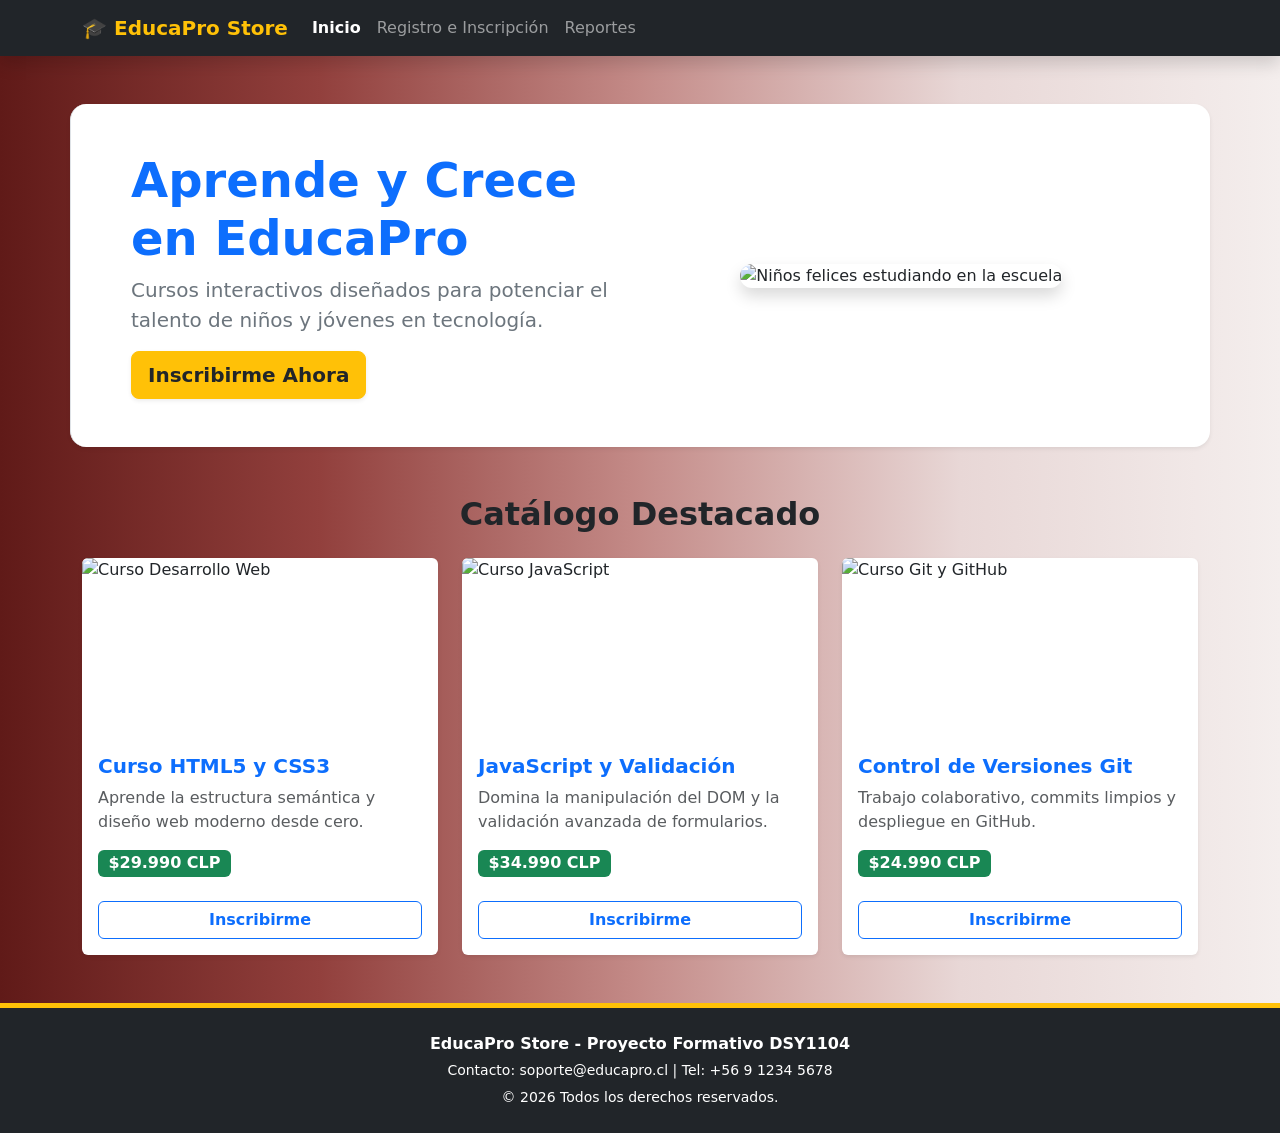
==== index.html @ 8ccfa494 "primer commit" ====
<!DOCTYPE html>
<html lang="es">
<head>
  <meta charset="UTF-8">
  <meta name="viewport" content="width=device-width, initial-scale=1.0">
  <title>EducaPro - Tienda Online</title>
  <link href="https://cdn.jsdelivr.net/npm/bootstrap@5.3.0/dist/css/bootstrap.min.css" rel="stylesheet">
  <link rel="stylesheet" href="assets/css/style.css">
</head>
<body>

  <header>
    <nav class="navbar navbar-expand-lg navbar-dark bg-dark shadow">
      <div class="container">
        <a class="navbar-brand fw-bold text-warning" href="index.html">🎓 EducaPro Store</a>
        <button class="navbar-toggler" type="button" data-bs-toggle="collapse" data-bs-target="#navbarNav">
          <span class="navbar-toggler-icon"></span>
        </button>
        <div class="collapse navbar-collapse" id="navbarNav">
          <ul class="navbar-nav me-auto mb-2 mb-lg-0">
            <li class="nav-item"><a class="nav-link active fw-semibold" href="index.html">Inicio</a></li>
            <li class="nav-item"><a class="nav-link" href="contacto.html">Registro e Inscripción</a></li>
            <li class="nav-item"><a class="nav-link" href="estadisticas.html">Reportes</a></li>
          </ul>
        </div>
      </div>
    </nav>
  </header>

  <main class="container my-5">
    <!-- Hero Section con imagen de estudiantes -->
    <section class="row mb-5 align-items-center bg-white p-4 p-md-5 rounded-4 shadow-sm border-start ">
      <div class="col-md-6 mb-4 mb-md-0">
        <h1 class="display-5 fw-bold text-primary">Aprende y Crece en EducaPro</h1>
        <p class="lead text-secondary">Cursos interactivos diseñados para potenciar el talento de niños y jóvenes en tecnología.</p>
        <a href="contacto.html" class="btn btn-warning btn-lg fw-bold text-dark shadow-sm">Inscribirme Ahora</a>
      </div>
      <div class="col-md-6 text-center">
        <img src="https://img.magnific.com/foto-gratis/area-espaciosa-grupo-jovenes-ropa-casual-que-trabajan-oficina-moderna_146671-16510.jpg?semt=ais_hybrid&w=740&q=80" alt="Niños felices estudiando en la escuela" class="img-fluid rounded-4 shadow">
      </div>
    </section>

    <!-- Catálogo de Cursos -->
    <section class="my-5">
      <h2 class="text-center mb-4 fw-bold text-dark">Catálogo Destacado</h2>
      <div class="row g-4">
        
        <div class="col-md-4">
          <article class="card h-100 shadow-sm border-0">
            <img src="https://images.unsplash.com/photo-1516321318423-f06f85e504b3?auto=format&fit=crop&w=500&q=80" class="card-img-top rounded-top" alt="Curso Desarrollo Web">
            <div class="card-body">
              <h3 class="card-title h5 text-primary fw-bold">Curso HTML5 y CSS3</h3>
              <p class="card-text text-muted">Aprende la estructura semántica y diseño web moderno desde cero.</p>
              <span class="badge bg-success fs-6">$29.990 CLP</span>
            </div>
            <div class="card-footer bg-transparent border-0 pb-3">
              <a href="contacto.html" class="btn btn-outline-primary w-100 fw-bold">Inscribirme</a>
            </div>
          </article>
        </div>

        <div class="col-md-4">
          <article class="card h-100 shadow-sm border-0">
            <img src="https://images.unsplash.com/photo-1555066931-4365d14bab8c?auto=format&fit=crop&w=500&q=80" class="card-img-top rounded-top" alt="Curso JavaScript">
            <div class="card-body">
              <h3 class="card-title h5 text-primary fw-bold">JavaScript y Validación</h3>
              <p class="card-text text-muted">Domina la manipulación del DOM y la validación avanzada de formularios.</p>
              <span class="badge bg-success fs-6">$34.990 CLP</span>
            </div>
            <div class="card-footer bg-transparent border-0 pb-3">
              <a href="contacto.html" class="btn btn-outline-primary w-100 fw-bold">Inscribirme</a>
            </div>
          </article>
        </div>

        <div class="col-md-4">
          <article class="card h-100 shadow-sm border-0">
            <img src="https://images.unsplash.com/photo-1522071820081-009f0129c71c?auto=format&fit=crop&w=500&q=80" class="card-img-top rounded-top" alt="Curso Git y GitHub">
            <div class="card-body">
              <h3 class="card-title h5 text-primary fw-bold">Control de Versiones Git</h3>
              <p class="card-text text-muted">Trabajo colaborativo, commits limpios y despliegue en GitHub.</p>
              <span class="badge bg-success fs-6">$24.990 CLP</span>
            </div>
            <div class="card-footer bg-transparent border-0 pb-3">
              <a href="contacto.html" class="btn btn-outline-primary w-100 fw-bold">Inscribirme</a>
            </div>
          </article>
        </div>

      </div>
    </section>
  </main>

  <footer class="bg-dark text-white text-center py-4 mt-5">
    <div class="container">
      <p class="mb-1 fw-bold">EducaPro Store - Proyecto Formativo DSY1104</p>
      <p class="mb-1 small">Contacto: soporte@educapro.cl | Tel: +56 9 1234 5678</p>
      <small>&copy; 2026 Todos los derechos reservados.</small>
    </div>
  </footer>

  <script src="https://cdn.jsdelivr.net/npm/bootstrap@5.3.0/dist/js/bootstrap.bundle.min.js"></script>
</body>
</html>
---- assets/css/style.css ----
/* Estilos con diseño y fondo educativo */
body {
  
  background: linear-gradient(to right, #601a18, #92403d, #c48b88, #e8d7d6, #f4eeed) !important;
  background-attachment: fixed; /* Mantiene el fondo estático al hacer scroll */
  min-height: 1080px;

}

/* Efectos en tarjetas */
.card {
  transition: transform 0.25s ease, box-shadow 0.25s ease;
  overflow: hidden;
}

.card:hover {
  transform: translateY(-6px);
  box-shadow: 0 12px 20px rgba(13, 253, 105, 0.15) !important;
}

.card-img-top {
  height: 180px;
  object-fit: cover;
}

/* Pie de página con toque educativo */
footer {
  border-top: 5px solid #ffc107;
}
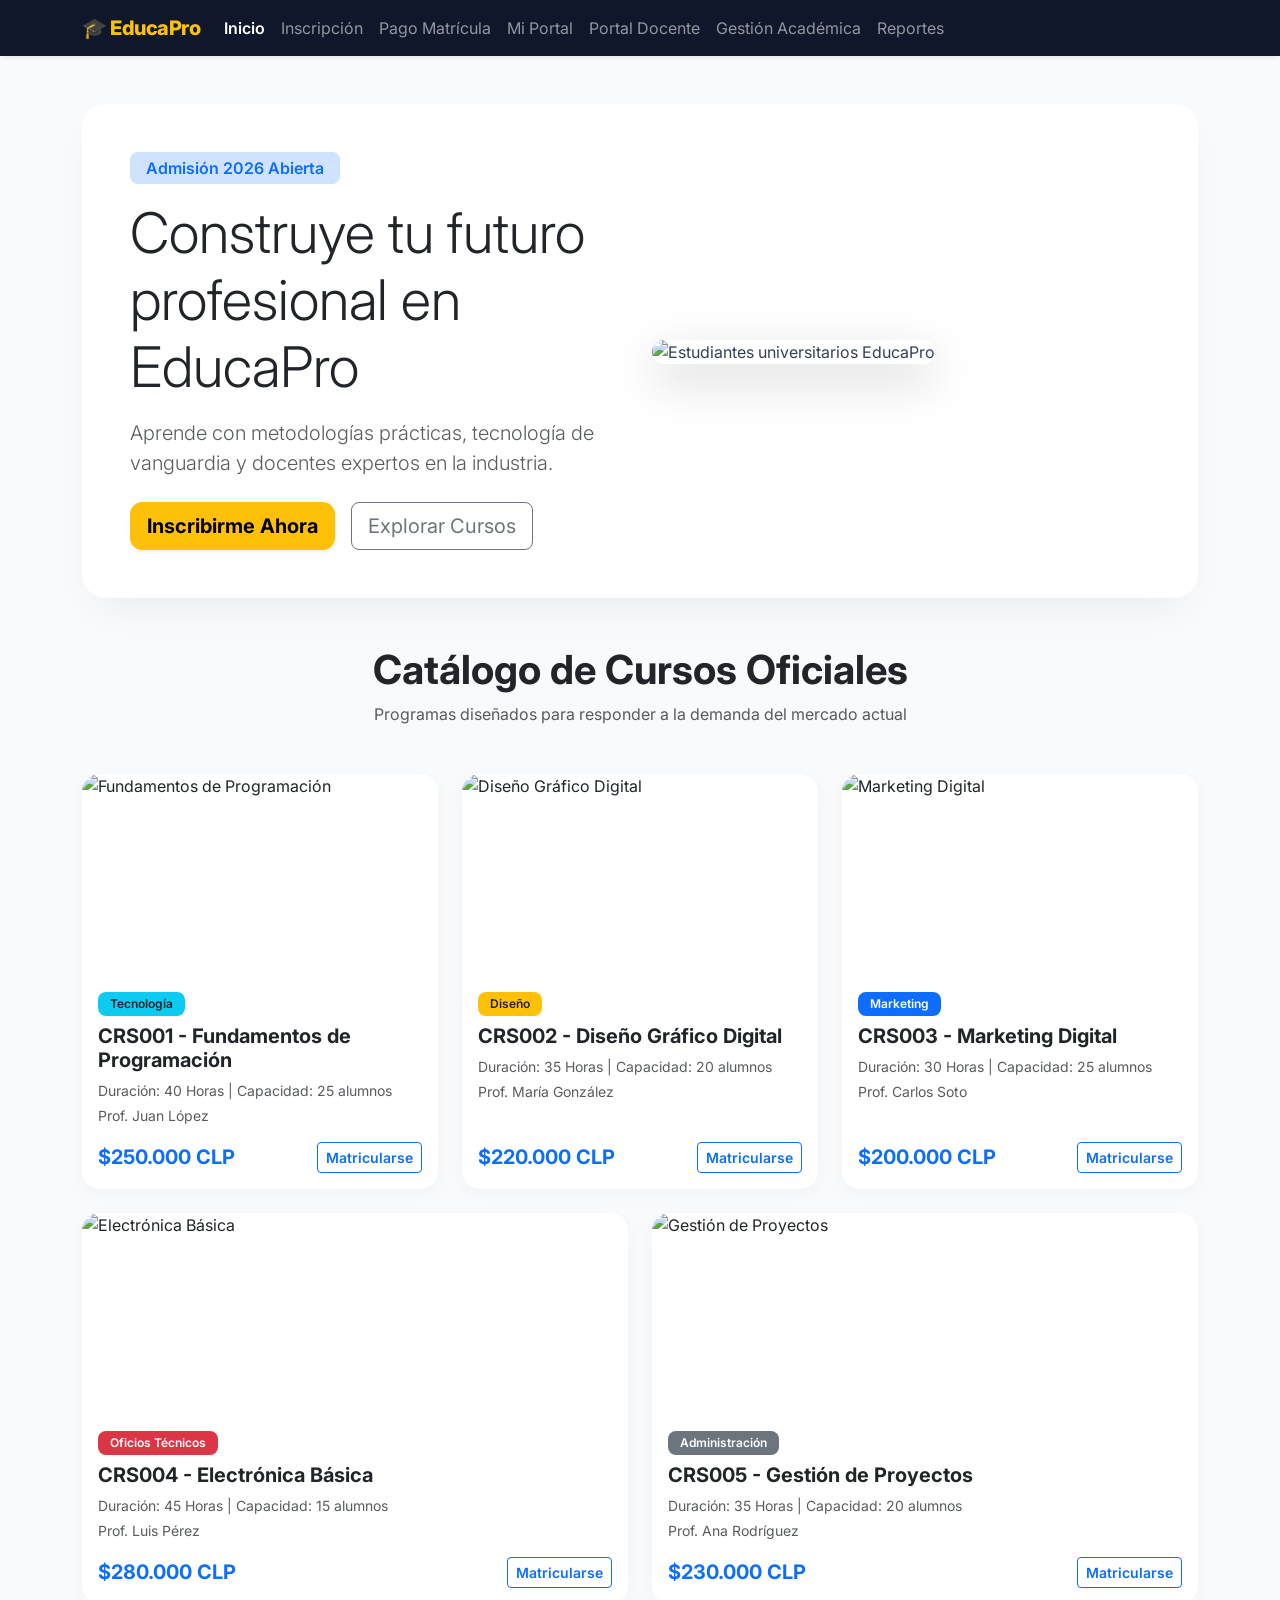
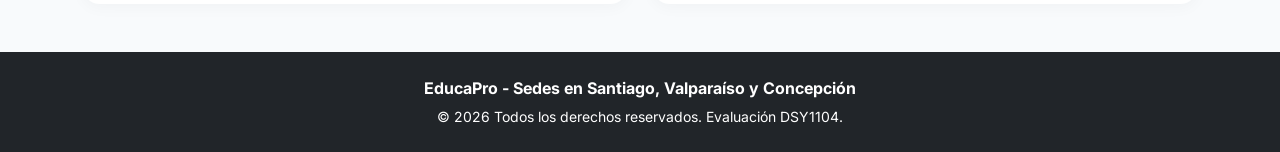
==== commit c38b7e9b: "Add files via upload" ====
--- a/index.html
+++ b/index.html
@@ -3,23 +3,28 @@
 <head>
   <meta charset="UTF-8">
   <meta name="viewport" content="width=device-width, initial-scale=1.0">
-  <title>EducaPro - Tienda Online</title>
+  <title>EducaPro - Gestión de Cursos</title>
   <link href="https://cdn.jsdelivr.net/npm/bootstrap@5.3.0/dist/css/bootstrap.min.css" rel="stylesheet">
   <link rel="stylesheet" href="assets/css/style.css">
 </head>
 <body>
 
+  <!-- Encabezado y Navegación Principal -->
   <header>
-    <nav class="navbar navbar-expand-lg navbar-dark bg-dark shadow">
+    <nav class="navbar navbar-expand-lg navbar-dark shadow-sm sticky-top">
       <div class="container">
-        <a class="navbar-brand fw-bold text-warning" href="index.html">🎓 EducaPro Store</a>
+        <a class="navbar-brand text-warning" href="index.html">🎓 EducaPro</a>
         <button class="navbar-toggler" type="button" data-bs-toggle="collapse" data-bs-target="#navbarNav">
           <span class="navbar-toggler-icon"></span>
         </button>
         <div class="collapse navbar-collapse" id="navbarNav">
           <ul class="navbar-nav me-auto mb-2 mb-lg-0">
             <li class="nav-item"><a class="nav-link active fw-semibold" href="index.html">Inicio</a></li>
-            <li class="nav-item"><a class="nav-link" href="contacto.html">Registro e Inscripción</a></li>
+            <li class="nav-item"><a class="nav-link" href="contacto.html">Inscripción</a></li>
+            <li class="nav-item"><a class="nav-link" href="pago.html">Pago Matrícula</a></li>
+            <li class="nav-item"><a class="nav-link" href="estudiante.html">Mi Portal</a></li>
+            <li class="nav-item"><a class="nav-link" href="profesor.html">Portal Docente</a></li>
+            <li class="nav-item"><a class="nav-link" href="admin.html">Gestión Académica</a></li>
             <li class="nav-item"><a class="nav-link" href="estadisticas.html">Reportes</a></li>
           </ul>
         </div>
@@ -28,61 +33,124 @@
   </header>
 
   <main class="container my-5">
-    <!-- Hero Section con imagen de estudiantes -->
-    <section class="row mb-5 align-items-center bg-white p-4 p-md-5 rounded-4 shadow-sm border-start ">
-      <div class="col-md-6 mb-4 mb-md-0">
-        <h1 class="display-5 fw-bold text-primary">Aprende y Crece en EducaPro</h1>
-        <p class="lead text-secondary">Cursos interactivos diseñados para potenciar el talento de niños y jóvenes en tecnología.</p>
-        <a href="contacto.html" class="btn btn-warning btn-lg fw-bold text-dark shadow-sm">Inscribirme Ahora</a>
-      </div>
-      <div class="col-md-6 text-center">
-        <img src="https://img.magnific.com/foto-gratis/area-espaciosa-grupo-jovenes-ropa-casual-que-trabajan-oficina-moderna_146671-16510.jpg?semt=ais_hybrid&w=740&q=80" alt="Niños felices estudiando en la escuela" class="img-fluid rounded-4 shadow">
+    <!-- Hero Banner Juvenil e Institucional -->
+    <section class="hero-card p-4 p-md-5 mb-5">
+      <div class="row align-items-center g-4">
+        <div class="col-lg-6">
+          <span class="badge bg-primary-subtle text-primary mb-3 px-3 py-2 fs-6">Admisión 2026 Abierta</span>
+          <h1 class="display-4 fw-extrabold text-dark mb-3">Construye tu futuro profesional en EducaPro</h1>
+          <p class="lead text-muted mb-4">Aprende con metodologías prácticas, tecnología de vanguardia y docentes expertos en la industria.</p>
+          <div class="d-flex gap-3">
+            <a href="contacto.html" class="btn btn-warning btn-lg shadow-sm">Inscribirme Ahora</a>
+            <a href="#catalogo" class="btn btn-outline-secondary btn-lg">Explorar Cursos</a>
+          </div>
+        </div>
+        <div class="col-lg-6">
+          <!-- Imagen renovada: Ambiente universitario dinámico y profesional -->
+          <img src="https://images.unsplash.com/photo-1523240795612-9a054b0db644?auto=format&fit=crop&w=1000&q=80" alt="Estudiantes universitarios EducaPro" class="hero-img shadow-lg">
+        </div>
       </div>
     </section>
 
-    <!-- Catálogo de Cursos -->
-    <section class="my-5">
-      <h2 class="text-center mb-4 fw-bold text-dark">Catálogo Destacado</h2>
+    <!-- Catálogo de Cursos Oficiales -->
+    <section id="catalogo" class="my-5">
+      <div class="text-center mb-5">
+        <h2 class="fw-bold text-dark display-6">Catálogo de Cursos Oficiales</h2>
+        <p class="text-muted">Programas diseñados para responder a la demanda del mercado actual</p>
+      </div>
+
       <div class="row g-4">
-        
+        <!-- CRS001 -->
         <div class="col-md-4">
-          <article class="card h-100 shadow-sm border-0">
-            <img src="https://images.unsplash.com/photo-1516321318423-f06f85e504b3?auto=format&fit=crop&w=500&q=80" class="card-img-top rounded-top" alt="Curso Desarrollo Web">
-            <div class="card-body">
-              <h3 class="card-title h5 text-primary fw-bold">Curso HTML5 y CSS3</h3>
-              <p class="card-text text-muted">Aprende la estructura semántica y diseño web moderno desde cero.</p>
-              <span class="badge bg-success fs-6">$29.990 CLP</span>
-            </div>
-            <div class="card-footer bg-transparent border-0 pb-3">
-              <a href="contacto.html" class="btn btn-outline-primary w-100 fw-bold">Inscribirme</a>
+          <article class="card h-100">
+            <img src="https://images.unsplash.com/photo-1516321318423-f06f85e504b3?auto=format&fit=crop&w=500&q=80" class="card-img-top" alt="Fundamentos de Programación">
+            <div class="card-body d-flex flex-column">
+              <div>
+                <span class="badge bg-info text-dark mb-2">Tecnología</span>
+                <h3 class="card-title h5 text-dark fw-bold">CRS001 - Fundamentos de Programación</h3>
+                <p class="card-text text-muted small mb-1">Duración: 40 Horas | Capacidad: 25 alumnos</p>
+                <p class="card-text text-muted small mb-3">Prof. Juan López</p>
+              </div>
+              <div class="mt-auto d-flex justify-content-between align-items-center">
+                <span class="fs-5 fw-bold text-primary">$250.000 CLP</span>
+                <a href="contacto.html" class="btn btn-sm btn-outline-primary fw-semibold">Matricularse</a>
+              </div>
             </div>
           </article>
         </div>
 
+        <!-- CRS002 -->
         <div class="col-md-4">
-          <article class="card h-100 shadow-sm border-0">
-            <img src="https://images.unsplash.com/photo-1555066931-4365d14bab8c?auto=format&fit=crop&w=500&q=80" class="card-img-top rounded-top" alt="Curso JavaScript">
-            <div class="card-body">
-              <h3 class="card-title h5 text-primary fw-bold">JavaScript y Validación</h3>
-              <p class="card-text text-muted">Domina la manipulación del DOM y la validación avanzada de formularios.</p>
-              <span class="badge bg-success fs-6">$34.990 CLP</span>
-            </div>
-            <div class="card-footer bg-transparent border-0 pb-3">
-              <a href="contacto.html" class="btn btn-outline-primary w-100 fw-bold">Inscribirme</a>
+          <article class="card h-100">
+            <img src="https://images.unsplash.com/photo-1555066931-4365d14bab8c?auto=format&fit=crop&w=500&q=80" class="card-img-top" alt="Diseño Gráfico Digital">
+            <div class="card-body d-flex flex-column">
+              <div>
+                <span class="badge bg-warning text-dark mb-2">Diseño</span>
+                <h3 class="card-title h5 text-dark fw-bold">CRS002 - Diseño Gráfico Digital</h3>
+                <p class="card-text text-muted small mb-1">Duración: 35 Horas | Capacidad: 20 alumnos</p>
+                <p class="card-text text-muted small mb-3">Prof. María González</p>
+              </div>
+              <div class="mt-auto d-flex justify-content-between align-items-center">
+                <span class="fs-5 fw-bold text-primary">$220.000 CLP</span>
+                <a href="contacto.html" class="btn btn-sm btn-outline-primary fw-semibold">Matricularse</a>
+              </div>
             </div>
           </article>
         </div>
 
+        <!-- CRS003 -->
         <div class="col-md-4">
-          <article class="card h-100 shadow-sm border-0">
-            <img src="https://images.unsplash.com/photo-1522071820081-009f0129c71c?auto=format&fit=crop&w=500&q=80" class="card-img-top rounded-top" alt="Curso Git y GitHub">
-            <div class="card-body">
-              <h3 class="card-title h5 text-primary fw-bold">Control de Versiones Git</h3>
-              <p class="card-text text-muted">Trabajo colaborativo, commits limpios y despliegue en GitHub.</p>
-              <span class="badge bg-success fs-6">$24.990 CLP</span>
+          <article class="card h-100">
+            <img src="https://images.unsplash.com/photo-1522071820081-009f0129c71c?auto=format&fit=crop&w=500&q=80" class="card-img-top" alt="Marketing Digital">
+            <div class="card-body d-flex flex-column">
+              <div>
+                <span class="badge bg-primary mb-2">Marketing</span>
+                <h3 class="card-title h5 text-dark fw-bold">CRS003 - Marketing Digital</h3>
+                <p class="card-text text-muted small mb-1">Duración: 30 Horas | Capacidad: 25 alumnos</p>
+                <p class="card-text text-muted small mb-3">Prof. Carlos Soto</p>
+              </div>
+              <div class="mt-auto d-flex justify-content-between align-items-center">
+                <span class="fs-5 fw-bold text-primary">$200.000 CLP</span>
+                <a href="contacto.html" class="btn btn-sm btn-outline-primary fw-semibold">Matricularse</a>
+              </div>
             </div>
-            <div class="card-footer bg-transparent border-0 pb-3">
-              <a href="contacto.html" class="btn btn-outline-primary w-100 fw-bold">Inscribirme</a>
+          </article>
+        </div>
+
+        <!-- CRS004 -->
+        <div class="col-md-6">
+          <article class="card h-100">
+            <img src="https://images.unsplash.com/photo-1581092160607-ee22621dd758?auto=format&fit=crop&w=500&q=80" class="card-img-top" alt="Electrónica Básica">
+            <div class="card-body d-flex flex-column">
+              <div>
+                <span class="badge bg-danger mb-2">Oficios Técnicos</span>
+                <h3 class="card-title h5 text-dark fw-bold">CRS004 - Electrónica Básica</h3>
+                <p class="card-text text-muted small mb-1">Duración: 45 Horas | Capacidad: 15 alumnos</p>
+                <p class="card-text text-muted small mb-3">Prof. Luis Pérez</p>
+              </div>
+              <div class="mt-auto d-flex justify-content-between align-items-center">
+                <span class="fs-5 fw-bold text-primary">$280.000 CLP</span>
+                <a href="contacto.html" class="btn btn-sm btn-outline-primary fw-semibold">Matricularse</a>
+              </div>
+            </div>
+          </article>
+        </div>
+
+        <!-- CRS005 -->
+        <div class="col-md-6">
+          <article class="card h-100">
+            <img src="https://images.unsplash.com/photo-1454165804606-c3d57bc86b40?auto=format&fit=crop&w=500&q=80" class="card-img-top" alt="Gestión de Proyectos">
+            <div class="card-body d-flex flex-column">
+              <div>
+                <span class="badge bg-secondary mb-2">Administración</span>
+                <h3 class="card-title h5 text-dark fw-bold">CRS005 - Gestión de Proyectos</h3>
+                <p class="card-text text-muted small mb-1">Duración: 35 Horas | Capacidad: 20 alumnos</p>
+                <p class="card-text text-muted small mb-3">Prof. Ana Rodríguez</p>
+              </div>
+              <div class="mt-auto d-flex justify-content-between align-items-center">
+                <span class="fs-5 fw-bold text-primary">$230.000 CLP</span>
+                <a href="contacto.html" class="btn btn-sm btn-outline-primary fw-semibold">Matricularse</a>
+              </div>
             </div>
           </article>
         </div>
@@ -93,12 +161,12 @@
 
   <footer class="bg-dark text-white text-center py-4 mt-5">
     <div class="container">
-      <p class="mb-1 fw-bold">EducaPro Store - Proyecto Formativo DSY1104</p>
-      <p class="mb-1 small">Contacto: soporte@educapro.cl | Tel: +56 9 1234 5678</p>
-      <small>&copy; 2026 Todos los derechos reservados.</small>
+      <p class="mb-1 fw-bold">EducaPro - Sedes en Santiago, Valparaíso y Concepción</p>
+      <small>&copy; 2026 Todos los derechos reservados. Evaluación DSY1104.</small>
     </div>
   </footer>
 
   <script src="https://cdn.jsdelivr.net/npm/bootstrap@5.3.0/dist/js/bootstrap.bundle.min.js"></script>
+  <script src="assets/js/funciones.js"></script>
 </body>
 </html>
--- a/assets/css/style.css
+++ b/assets/css/style.css
@@ -1,29 +1,98 @@
-/* Estilos con diseño y fondo educativo */
-body {
-  
-  background: linear-gradient(to right, #601a18, #92403d, #c48b88, #e8d7d6, #f4eeed) !important;
-  background-attachment: fixed; /* Mantiene el fondo estático al hacer scroll */
-  min-height: 1080px;
+@import url('https://fonts.googleapis.com/css2?family=Inter:wght@300;400;600;700;800&display=swap');
 
+:root {
+  --primary-color: #2563eb;
+  --primary-dark: #1e40af;
+  --secondary-color: #0f172a;
+  --accent-color: #f59e0b;
+  --bg-gradient: linear-gradient(135deg, #f8fafc 0%, #e2e8f0 100%);
 }
 
-/* Efectos en tarjetas */
+body {
+  font-family: 'Inter', sans-serif;
+  background: #f8fafc;
+  color: #334155;
+}
+
+/* Navbar Juvenil e Institucional */
+.navbar {
+  background: #0f172a !important;
+  backdrop-filter: blur(10px);
+}
+
+.navbar-brand {
+  font-weight: 800;
+  letter-spacing: -0.5px;
+}
+
+/* Hero Banner Impactante */
+.hero-card {
+  background: #ffffff;
+  border: none;
+  border-radius: 24px;
+  box-shadow: 0 20px 40px -15px rgba(0, 0, 0, 0.07);
+  overflow: hidden;
+}
+
+.hero-img {
+  border-radius: 20px;
+  object-fit: cover;
+  height: 100%;
+  max-height: 400px;
+  width: 100%;
+  transition: transform 0.3s ease;
+}
+
+.hero-img:hover {
+  transform: scale(1.02);
+}
+
+/* Tarjetas de Cursos Estilo Dashboard */
 .card {
-  transition: transform 0.25s ease, box-shadow 0.25s ease;
-  overflow: hidden;
+  border: none;
+  border-radius: 18px;
+  transition: all 0.3s ease;
+  box-shadow: 0 4px 15px rgba(0, 0, 0, 0.03);
 }
 
 .card:hover {
   transform: translateY(-6px);
-  box-shadow: 0 12px 20px rgba(13, 253, 105, 0.15) !important;
+  box-shadow: 0 20px 30px -10px rgba(37, 99, 235, 0.15);
 }
 
 .card-img-top {
-  height: 180px;
+  border-top-left-radius: 18px;
+  border-top-right-radius: 18px;
+  height: 200px;
   object-fit: cover;
 }
 
-/* Pie de página con toque educativo */
-footer {
-  border-top: 5px solid #ffc107;
+/* Botones con estilo moderno */
+.btn-primary {
+  background-color: var(--primary-color);
+  border: none;
+  border-radius: 12px;
+  padding: 10px 24px;
+  font-weight: 600;
+}
+
+.btn-primary:hover {
+  background-color: var(--primary-dark);
+}
+
+.btn-warning {
+  border-radius: 12px;
+  font-weight: 700;
+}
+
+/* Badges y Tablas */
+.badge {
+  border-radius: 8px;
+  padding: 6px 12px;
+  font-weight: 600;
+}
+
+.table {
+  border-radius: 12px;
+  overflow: hidden;
 }
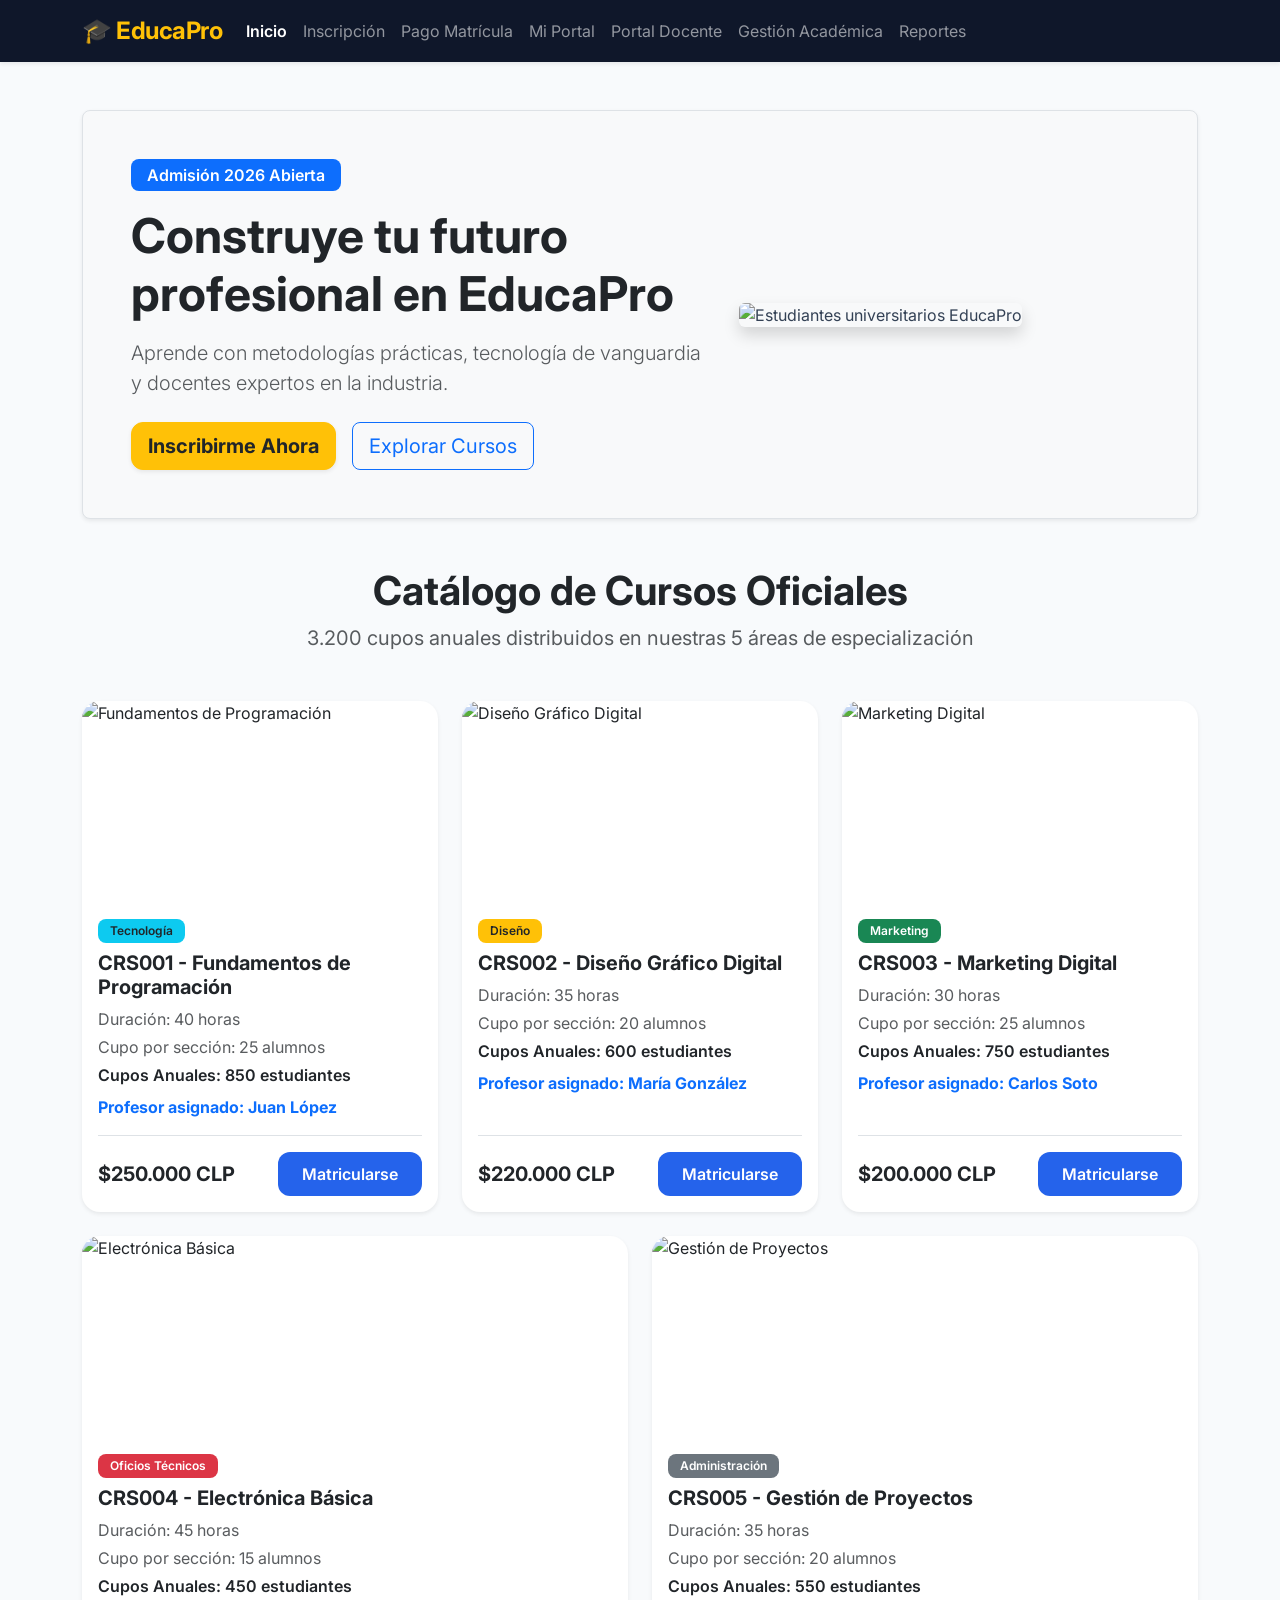
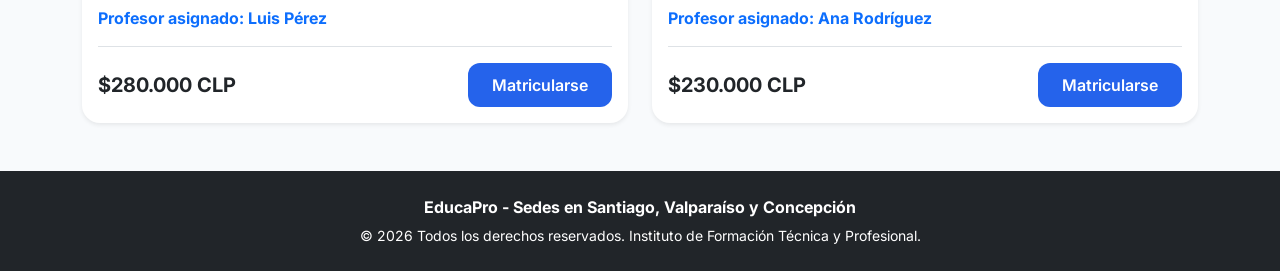
==== commit c41f9258: "Add files via upload cambios" ====
--- a/index.html
+++ b/index.html
@@ -3,7 +3,7 @@
 <head>
   <meta charset="UTF-8">
   <meta name="viewport" content="width=device-width, initial-scale=1.0">
-  <title>EducaPro - Gestión de Cursos</title>
+  <title>EducaPro - Inicio</title>
   <link href="https://cdn.jsdelivr.net/npm/bootstrap@5.3.0/dist/css/bootstrap.min.css" rel="stylesheet">
   <link rel="stylesheet" href="assets/css/style.css">
 </head>
@@ -11,9 +11,9 @@
 
   <!-- Encabezado y Navegación Principal -->
   <header>
-    <nav class="navbar navbar-expand-lg navbar-dark shadow-sm sticky-top">
+    <nav class="navbar navbar-expand-lg navbar-dark bg-primary shadow-sm sticky-top">
       <div class="container">
-        <a class="navbar-brand text-warning" href="index.html">🎓 EducaPro</a>
+        <a class="navbar-brand text-warning fw-bold fs-4" href="index.html">🎓 EducaPro</a>
         <button class="navbar-toggler" type="button" data-bs-toggle="collapse" data-bs-target="#navbarNav">
           <span class="navbar-toggler-icon"></span>
         </button>
@@ -33,21 +33,20 @@
   </header>
 
   <main class="container my-5">
-    <!-- Hero Banner Juvenil e Institucional -->
-    <section class="hero-card p-4 p-md-5 mb-5">
+    <!-- Hero Banner -->
+    <section class="hero-card bg-light p-4 p-md-5 rounded-3 mb-5 border shadow-sm">
       <div class="row align-items-center g-4">
-        <div class="col-lg-6">
-          <span class="badge bg-primary-subtle text-primary mb-3 px-3 py-2 fs-6">Admisión 2026 Abierta</span>
-          <h1 class="display-4 fw-extrabold text-dark mb-3">Construye tu futuro profesional en EducaPro</h1>
+        <div class="col-lg-7">
+          <span class="badge bg-primary mb-3 px-3 py-2 fs-6">Admisión 2026 Abierta</span>
+          <h1 class="display-5 fw-bold text-dark mb-3">Construye tu futuro profesional en EducaPro</h1>
           <p class="lead text-muted mb-4">Aprende con metodologías prácticas, tecnología de vanguardia y docentes expertos en la industria.</p>
           <div class="d-flex gap-3">
-            <a href="contacto.html" class="btn btn-warning btn-lg shadow-sm">Inscribirme Ahora</a>
-            <a href="#catalogo" class="btn btn-outline-secondary btn-lg">Explorar Cursos</a>
+            <a href="contacto.html" class="btn btn-warning btn-lg shadow-sm text-dark fw-bold">Inscribirme Ahora</a>
+            <a href="#catalogo" class="btn btn-outline-primary btn-lg">Explorar Cursos</a>
           </div>
         </div>
-        <div class="col-lg-6">
-          <!-- Imagen renovada: Ambiente universitario dinámico y profesional -->
-          <img src="https://images.unsplash.com/photo-1523240795612-9a054b0db644?auto=format&fit=crop&w=1000&q=80" alt="Estudiantes universitarios EducaPro" class="hero-img shadow-lg">
+        <div class="col-lg-5">
+          <img src="https://images.unsplash.com/photo-1523240795612-9a054b0db644?auto=format&fit=crop&w=1000&q=80" alt="Estudiantes universitarios EducaPro" class="img-fluid rounded shadow">
         </div>
       </div>
     </section>
@@ -56,105 +55,114 @@
     <section id="catalogo" class="my-5">
       <div class="text-center mb-5">
         <h2 class="fw-bold text-dark display-6">Catálogo de Cursos Oficiales</h2>
-        <p class="text-muted">Programas diseñados para responder a la demanda del mercado actual</p>
+        <p class="text-muted fs-5">3.200 cupos anuales distribuidos en nuestras 5 áreas de especialización</p>
       </div>
 
       <div class="row g-4">
         <!-- CRS001 -->
-        <div class="col-md-4">
-          <article class="card h-100">
+        <div class="col-md-6 col-lg-4">
+          <article class="card h-100 shadow-sm border-0">
             <img src="https://images.unsplash.com/photo-1516321318423-f06f85e504b3?auto=format&fit=crop&w=500&q=80" class="card-img-top" alt="Fundamentos de Programación">
             <div class="card-body d-flex flex-column">
               <div>
                 <span class="badge bg-info text-dark mb-2">Tecnología</span>
                 <h3 class="card-title h5 text-dark fw-bold">CRS001 - Fundamentos de Programación</h3>
-                <p class="card-text text-muted small mb-1">Duración: 40 Horas | Capacidad: 25 alumnos</p>
-                <p class="card-text text-muted small mb-3">Prof. Juan López</p>
+                <p class="card-text text-muted mb-1">Duración: 40 horas</p>
+                <p class="card-text text-muted mb-1">Cupo por sección: 25 alumnos</p>
+                <p class="card-text text-dark fw-semibold mb-2">Cupos Anuales: 850 estudiantes</p>
+                <p class="card-text text-primary fw-bold mb-3">Profesor asignado: Juan López</p>
               </div>
-              <div class="mt-auto d-flex justify-content-between align-items-center">
-                <span class="fs-5 fw-bold text-primary">$250.000 CLP</span>
-                <a href="contacto.html" class="btn btn-sm btn-outline-primary fw-semibold">Matricularse</a>
+              <div class="mt-auto pt-3 d-flex justify-content-between align-items-center border-top">
+                <span class="fs-5 fw-bold text-dark">$250.000 CLP</span>
+                <a href="contacto.html" class="btn btn-primary fw-semibold">Matricularse</a>
               </div>
             </div>
           </article>
         </div>
 
         <!-- CRS002 -->
-        <div class="col-md-4">
-          <article class="card h-100">
+        <div class="col-md-6 col-lg-4">
+          <article class="card h-100 shadow-sm border-0">
             <img src="https://images.unsplash.com/photo-1555066931-4365d14bab8c?auto=format&fit=crop&w=500&q=80" class="card-img-top" alt="Diseño Gráfico Digital">
             <div class="card-body d-flex flex-column">
               <div>
                 <span class="badge bg-warning text-dark mb-2">Diseño</span>
                 <h3 class="card-title h5 text-dark fw-bold">CRS002 - Diseño Gráfico Digital</h3>
-                <p class="card-text text-muted small mb-1">Duración: 35 Horas | Capacidad: 20 alumnos</p>
-                <p class="card-text text-muted small mb-3">Prof. María González</p>
+                <p class="card-text text-muted mb-1">Duración: 35 horas</p>
+                <p class="card-text text-muted mb-1">Cupo por sección: 20 alumnos</p>
+                <p class="card-text text-dark fw-semibold mb-2">Cupos Anuales: 600 estudiantes</p>
+                <p class="card-text text-primary fw-bold mb-3">Profesor asignado: María González</p>
               </div>
-              <div class="mt-auto d-flex justify-content-between align-items-center">
-                <span class="fs-5 fw-bold text-primary">$220.000 CLP</span>
-                <a href="contacto.html" class="btn btn-sm btn-outline-primary fw-semibold">Matricularse</a>
+              <div class="mt-auto pt-3 d-flex justify-content-between align-items-center border-top">
+                <span class="fs-5 fw-bold text-dark">$220.000 CLP</span>
+                <a href="contacto.html" class="btn btn-primary fw-semibold">Matricularse</a>
               </div>
             </div>
           </article>
         </div>
 
         <!-- CRS003 -->
-        <div class="col-md-4">
-          <article class="card h-100">
+        <div class="col-md-6 col-lg-4">
+          <article class="card h-100 shadow-sm border-0">
             <img src="https://images.unsplash.com/photo-1522071820081-009f0129c71c?auto=format&fit=crop&w=500&q=80" class="card-img-top" alt="Marketing Digital">
             <div class="card-body d-flex flex-column">
               <div>
-                <span class="badge bg-primary mb-2">Marketing</span>
+                <span class="badge bg-success mb-2">Marketing</span>
                 <h3 class="card-title h5 text-dark fw-bold">CRS003 - Marketing Digital</h3>
-                <p class="card-text text-muted small mb-1">Duración: 30 Horas | Capacidad: 25 alumnos</p>
-                <p class="card-text text-muted small mb-3">Prof. Carlos Soto</p>
+                <p class="card-text text-muted mb-1">Duración: 30 horas</p>
+                <p class="card-text text-muted mb-1">Cupo por sección: 25 alumnos</p>
+                <p class="card-text text-dark fw-semibold mb-2">Cupos Anuales: 750 estudiantes</p>
+                <p class="card-text text-primary fw-bold mb-3">Profesor asignado: Carlos Soto</p>
               </div>
-              <div class="mt-auto d-flex justify-content-between align-items-center">
-                <span class="fs-5 fw-bold text-primary">$200.000 CLP</span>
-                <a href="contacto.html" class="btn btn-sm btn-outline-primary fw-semibold">Matricularse</a>
+              <div class="mt-auto pt-3 d-flex justify-content-between align-items-center border-top">
+                <span class="fs-5 fw-bold text-dark">$200.000 CLP</span>
+                <a href="contacto.html" class="btn btn-primary fw-semibold">Matricularse</a>
               </div>
             </div>
           </article>
         </div>
 
         <!-- CRS004 -->
-        <div class="col-md-6">
-          <article class="card h-100">
+        <div class="col-md-6 col-lg-6">
+          <article class="card h-100 shadow-sm border-0">
             <img src="https://images.unsplash.com/photo-1581092160607-ee22621dd758?auto=format&fit=crop&w=500&q=80" class="card-img-top" alt="Electrónica Básica">
             <div class="card-body d-flex flex-column">
               <div>
                 <span class="badge bg-danger mb-2">Oficios Técnicos</span>
                 <h3 class="card-title h5 text-dark fw-bold">CRS004 - Electrónica Básica</h3>
-                <p class="card-text text-muted small mb-1">Duración: 45 Horas | Capacidad: 15 alumnos</p>
-                <p class="card-text text-muted small mb-3">Prof. Luis Pérez</p>
+                <p class="card-text text-muted mb-1">Duración: 45 horas</p>
+                <p class="card-text text-muted mb-1">Cupo por sección: 15 alumnos</p>
+                <p class="card-text text-dark fw-semibold mb-2">Cupos Anuales: 450 estudiantes</p>
+                <p class="card-text text-primary fw-bold mb-3">Profesor asignado: Luis Pérez</p>
               </div>
-              <div class="mt-auto d-flex justify-content-between align-items-center">
-                <span class="fs-5 fw-bold text-primary">$280.000 CLP</span>
-                <a href="contacto.html" class="btn btn-sm btn-outline-primary fw-semibold">Matricularse</a>
+              <div class="mt-auto pt-3 d-flex justify-content-between align-items-center border-top">
+                <span class="fs-5 fw-bold text-dark">$280.000 CLP</span>
+                <a href="contacto.html" class="btn btn-primary fw-semibold">Matricularse</a>
               </div>
             </div>
           </article>
         </div>
 
         <!-- CRS005 -->
-        <div class="col-md-6">
-          <article class="card h-100">
+        <div class="col-md-6 col-lg-6">
+          <article class="card h-100 shadow-sm border-0">
             <img src="https://images.unsplash.com/photo-1454165804606-c3d57bc86b40?auto=format&fit=crop&w=500&q=80" class="card-img-top" alt="Gestión de Proyectos">
             <div class="card-body d-flex flex-column">
               <div>
                 <span class="badge bg-secondary mb-2">Administración</span>
                 <h3 class="card-title h5 text-dark fw-bold">CRS005 - Gestión de Proyectos</h3>
-                <p class="card-text text-muted small mb-1">Duración: 35 Horas | Capacidad: 20 alumnos</p>
-                <p class="card-text text-muted small mb-3">Prof. Ana Rodríguez</p>
+                <p class="card-text text-muted mb-1">Duración: 35 horas</p>
+                <p class="card-text text-muted mb-1">Cupo por sección: 20 alumnos</p>
+                <p class="card-text text-dark fw-semibold mb-2">Cupos Anuales: 550 estudiantes</p>
+                <p class="card-text text-primary fw-bold mb-3">Profesor asignado: Ana Rodríguez</p>
               </div>
-              <div class="mt-auto d-flex justify-content-between align-items-center">
-                <span class="fs-5 fw-bold text-primary">$230.000 CLP</span>
-                <a href="contacto.html" class="btn btn-sm btn-outline-primary fw-semibold">Matricularse</a>
+              <div class="mt-auto pt-3 d-flex justify-content-between align-items-center border-top">
+                <span class="fs-5 fw-bold text-dark">$230.000 CLP</span>
+                <a href="contacto.html" class="btn btn-primary fw-semibold">Matricularse</a>
               </div>
             </div>
           </article>
         </div>
-
       </div>
     </section>
   </main>
@@ -162,11 +170,10 @@
   <footer class="bg-dark text-white text-center py-4 mt-5">
     <div class="container">
       <p class="mb-1 fw-bold">EducaPro - Sedes en Santiago, Valparaíso y Concepción</p>
-      <small>&copy; 2026 Todos los derechos reservados. Evaluación DSY1104.</small>
+      <small>&copy; 2026 Todos los derechos reservados. Instituto de Formación Técnica y Profesional.</small>
     </div>
   </footer>
 
   <script src="https://cdn.jsdelivr.net/npm/bootstrap@5.3.0/dist/js/bootstrap.bundle.min.js"></script>
-  <script src="assets/js/funciones.js"></script>
 </body>
 </html>
